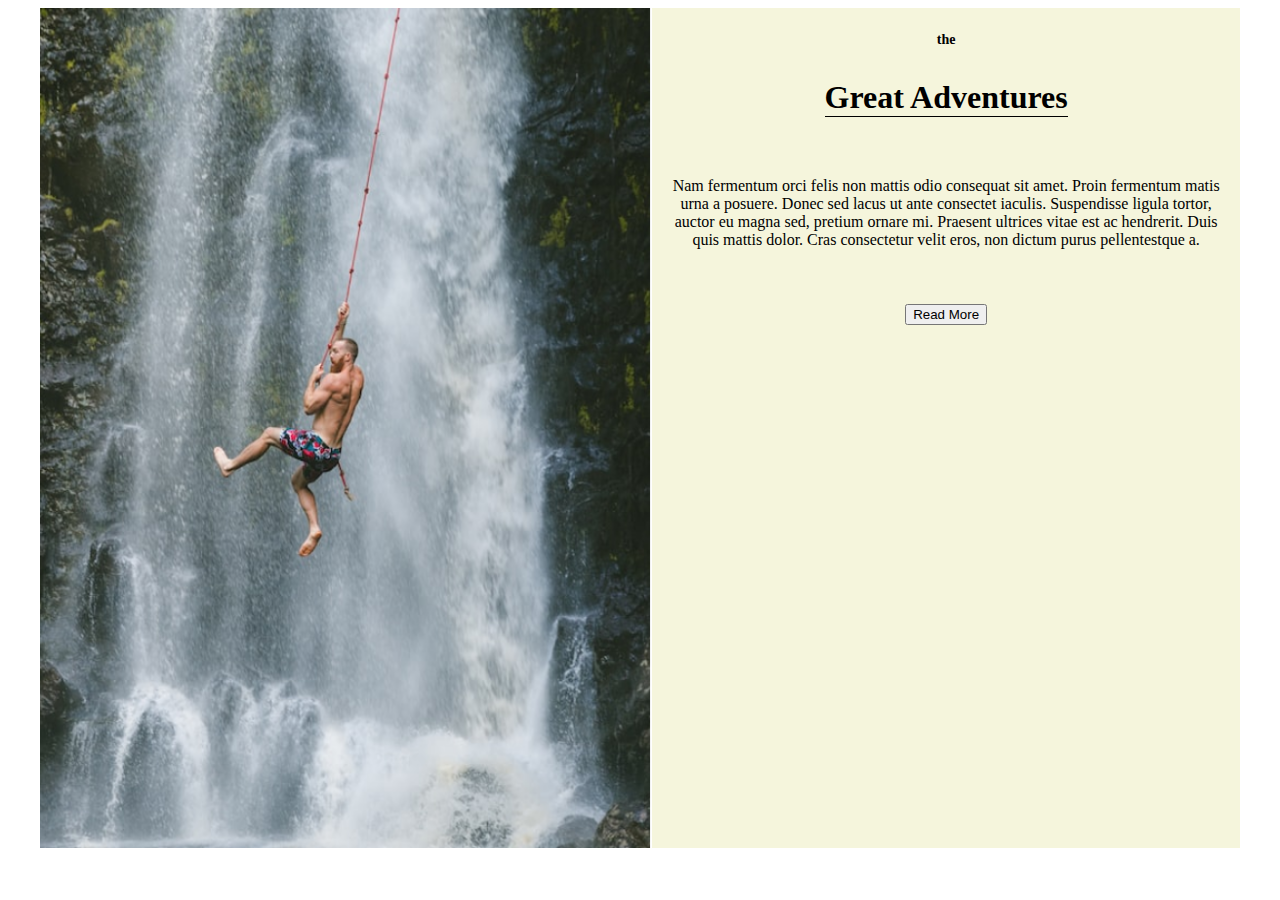
==== TP1.html @ abc12dad "add new files" ====
<html>
<head>
    <title>Page index</title>
    <link rel="stylesheet" type="text/css" href="TP1.css" />
</head>

<body >
<div class="bodyclass">

    <div>
            <img class="imagecss" src="img/img.png" alt="Nouveau !" />
    </div>

    <div class="box2">


            <h1 class="titleh1body1" >the </h1>



            <h1 class="titleh1body2" >Great Adventures </h1>



            <p class=texte>Nam fermentum orci felis non mattis odio consequat sit amet. Proin fermentum matis urna a posuere. Donec sed lacus ut ante consectet iaculis. Suspendisse ligula tortor, auctor eu magna sed, pretium ornare mi. Praesent ultrices vitae est ac hendrerit. Duis quis mattis dolor. Cras consectetur velit eros, non dictum purus pellentestque a.</p>



            <button class="ebutton">Read More</button>
    </div>
</div>
</body>


</html>
---- TP1.css ----
.bodyclass{
    display: flex;
    
    border: 5px black;
    margin:auto;
    width : 95%;
    height: 95%;
    justify-content: center;
}


.imagecss{

    width : 100%;
    height: 100%;
}

.box2
{
    display: flex;
    flex-direction: column;
        column-rule: 1px solid rgb(75, 70, 74);
        text-align: center;
        background-color: beige;
        width: 50%;
        height: auto;
        justify-content: flex-start;
        align-items: center;
        text-align: center;
        padding: 15px;
}


.titleh1body1
{
    font-size : 14px;
}

.titleh1body2
{
    margin-bottom :5px;
    border-bottom: 1px solid black;

}

.texte{
    margin-top: 55px;
    margin-bottom: 55px;
}

.ebutton{

}

@media screen and (max-width: 1050px) {
    .bodyclass {
        display: flex;
        flex-direction :column;
    }
}
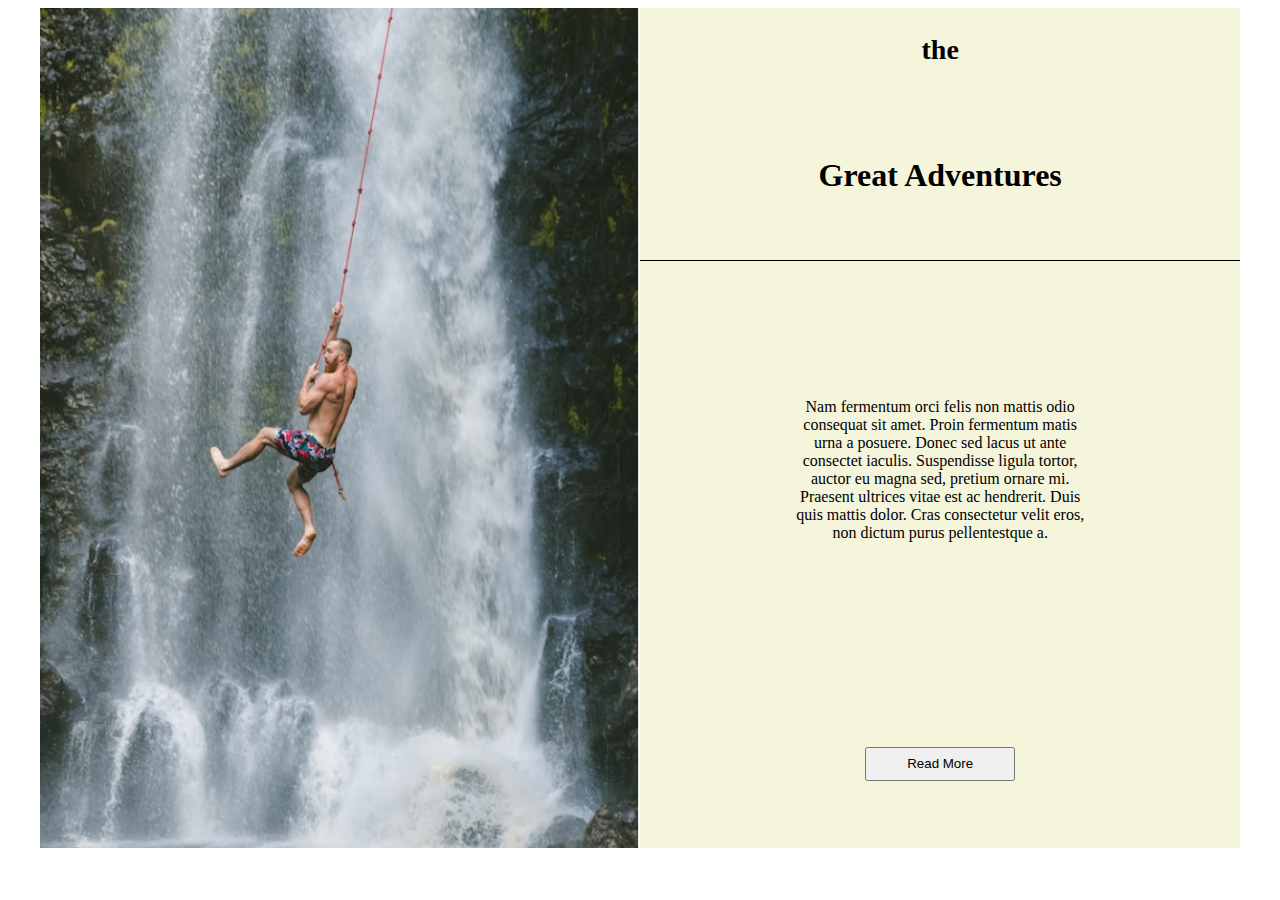
==== commit 46420c53: "tp add" ====
--- a/TP1.html
+++ b/TP1.html
@@ -2,31 +2,33 @@
 <head>
     <title>Page index</title>
     <link rel="stylesheet" type="text/css" href="TP1.css" />
+    <meta name="viewport" content="width=device-width, initial-scale=1, shrink-to-fit=no">
 </head>
 
 <body >
 <div class="bodyclass">
 
-    <div>
-            <img class="imagecss" src="img/img.png" alt="Nouveau !" />
+    <div class="imagecss">
+            <img class ="reglageImage" src="img/img.png" alt="Nouveau !" />
     </div>
 
     <div class="box2">
 
+        <span class="titleh1body1">
+            <h1 class>the </h1>
+        </span>
 
-            <h1 class="titleh1body1" >the </h1>
+        <span class="titleh1body2">
+            <h1 class="titleh1bodyTexte" >Great Adventures </h1>
+        </span>
 
+        <span class="textAFormater">
+            <p>Nam fermentum orci felis non mattis odio consequat sit amet. Proin fermentum matis urna a posuere. Donec sed lacus ut ante consectet iaculis. Suspendisse ligula tortor, auctor eu magna sed, pretium ornare mi. Praesent ultrices vitae est ac hendrerit. Duis quis mattis dolor. Cras consectetur velit eros, non dictum purus pellentestque a.</p>
+        </span>
 
-
-            <h1 class="titleh1body2" >Great Adventures </h1>
-
-
-
-            <p class=texte>Nam fermentum orci felis non mattis odio consequat sit amet. Proin fermentum matis urna a posuere. Donec sed lacus ut ante consectet iaculis. Suspendisse ligula tortor, auctor eu magna sed, pretium ornare mi. Praesent ultrices vitae est ac hendrerit. Duis quis mattis dolor. Cras consectetur velit eros, non dictum purus pellentestque a.</p>
-
-
-
+        <span class ="spanBoutonAFormater">
             <button class="ebutton">Read More</button>
+        </span>
     </div>
 </div>
 </body>
--- a/TP1.css
+++ b/TP1.css
@@ -10,51 +10,77 @@
 
 
 .imagecss{
+    display: flex;
+    text-align: center;
+    justify-content: center;
+    align-items: center;
+    width : 50%;
+}
 
+.reglageImage
+{   height: 100%;
     width : 100%;
-    height: 100%;
 }
 
 .box2
 {
     display: flex;
     flex-direction: column;
-        column-rule: 1px solid rgb(75, 70, 74);
-        text-align: center;
-        background-color: beige;
-        width: 50%;
-        height: auto;
-        justify-content: flex-start;
-        align-items: center;
-        text-align: center;
-        padding: 15px;
+    column-rule: 1px solid rgb(75, 70, 74);
+    text-align: center;
+    background-color: beige;
+    width: 50%;
+    height: 100%;
+    justify-content: center;
+    align-items: center;
+    
 }
 
 
 .titleh1body1
 {
+    display: flex;
+    justify-content: center;
+    align-items: center;
     font-size : 14px;
+    height: 10%;
+    width : 100%;
 }
 
 .titleh1body2
 {
-    margin-bottom :5px;
+    display: flex;
+    justify-content: center;
+    align-items: center;
+    height: 20%;
+    width : 100%;
     border-bottom: 1px solid black;
 
 }
+.textAFormater{
+    display: flex;
+    justify-content: center;
+    align-items: center;
+    height: 50%;
+    width : 50%;
+}
 
-.texte{
-    margin-top: 55px;
-    margin-bottom: 55px;
+.spanBoutonAFormater{
+    height: 20%;
+    width : 50%;
+    display: flex;
+    justify-content: center;
+    align-items: center;
 }
 
 .ebutton{
-
+    height: 20%;
+    width : 50%;
+    
 }
 
 @media screen and (max-width: 1050px) {
     .bodyclass {
-        display: flex;
         flex-direction :column;
     }
 }